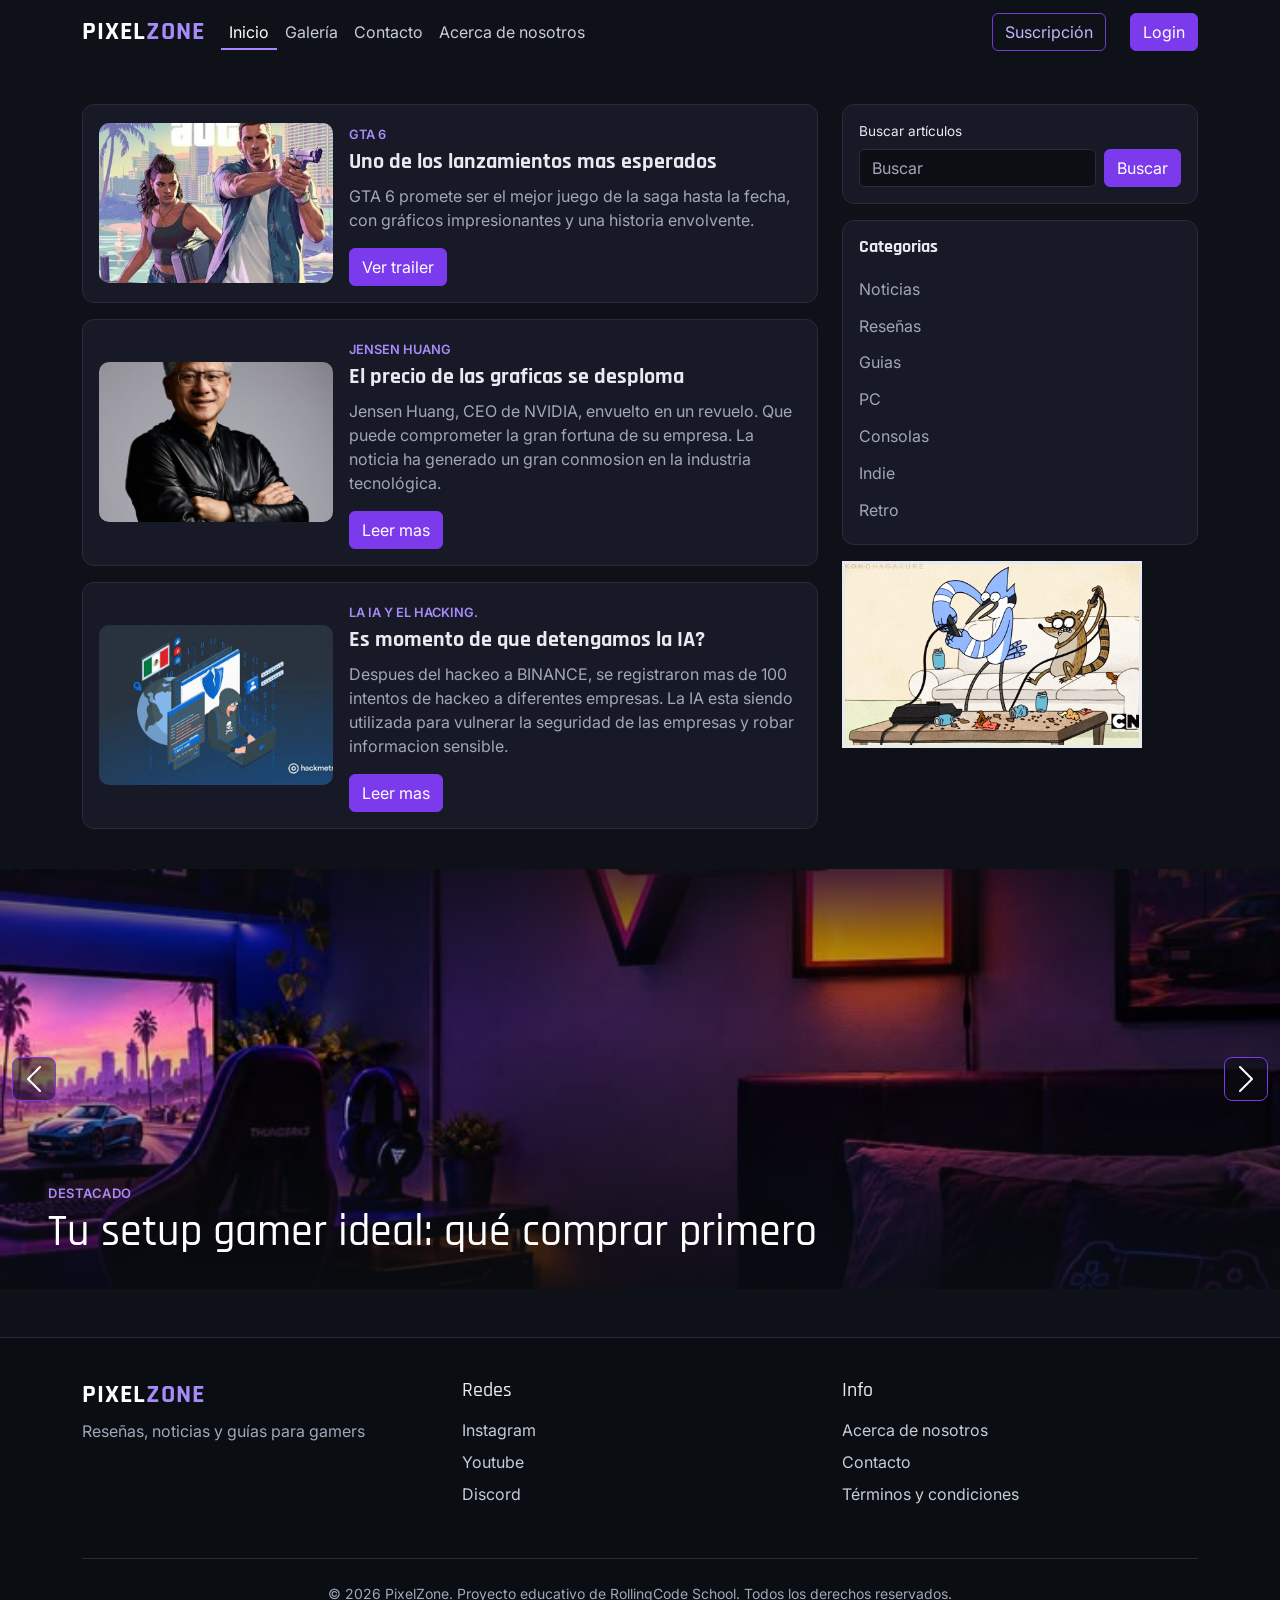
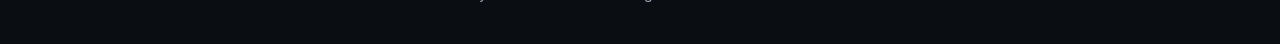
==== index.html @ 9807a8b7 "fixeamos la ruta de contactos" ====
<!doctype html>
<html lang="es">
  <head>
    <meta charset="UTF-8" />
    <meta name="viewport" content="width=device-width, initial-scale=1.0" />
    <meta name="description" content="Blog gaming" />
    <meta
      name="author"
      content="Lucas Martinez, Diego Borgmann, Francisco Diaz, Javier Picuard"
    />
    <link
      rel="stylesheet"
      href="https://cdn.jsdelivr.net/npm/bootstrap@5.3.8/dist/css/bootstrap.min.css"
    />
    <link
      rel="stylesheet"
      href="https://fonts.googleapis.com/css2?family=Inter:wght@400;600&family=Rajdhani:wght@600;700&display=swap"
    />
    <link rel="stylesheet" href="./css/style.css" />
    <title>Gaming Blog</title>
  </head>
  <body>
    <!-- NAVBAR -->
    <header>
      <nav
        class="navbar navbar-expand-lg fixed-top site-nav"
        data-bs-theme="dark"
      >
        <div class="container">
          <a class="navbar-brand logo" href="index.html"
            >PIXEL<span>ZONE</span></a
          >

          <button
            class="navbar-toggler"
            type="button"
            data-bs-toggle="collapse"
            data-bs-target="#menuPrincipal"
            aria-controls="menuPrincipal"
            aria-expanded="false"
            aria-label="Abrir menú"
          >
            <span class="navbar-toggler-icon"></span>
          </button>

          <div class="collapse navbar-collapse" id="menuPrincipal">
            <ul class="navbar-nav me-auto mb-2 mb-lg-0">
              <li class="nav-item">
                <a
                  class="nav-link links active"
                  aria-current="page"
                  href="index.html"
                  >Inicio</a
                >
              </li>
              <li class="nav-item">
                <a class="nav-link links" href="pages/galeria.html">Galería</a>
              </li>
              <li class="nav-item">
                <a class="nav-link links" href="pages/contacto.html">Contacto</a>
              </li>
              <li class="nav-item">
                <a class="nav-link links" href="pages/acercadenosotros.html"
                  >Acerca de nosotros</a
                >
              </li>
            </ul>

            <button
              class="btn btn-outline-brand me-4 suscription-button button-suscript"
              type="button"
              data-bs-toggle="modal"
              data-bs-target="#suscription"
            >
              Suscripción
            </button>
            <button
              class="btn log-button button-log"
              type="button"
              data-bs-toggle="modal"
              data-bs-target="#login"
            >
              Login
            </button>
          </div>

        </div>
      </nav>
    </header>
    <!-- MODALES -->
    <div
      class="modal fade"
      id="suscription"
      tabindex="-1"
      aria-labelledby="suscriptionLabel"
      aria-hidden="true"
    >
      <div class="modal-dialog modal-dialog-centered">
        <div class="modal-content">
          <div class="modal-header">
            <h5 class="modal-title" id="suscriptionLabel">
              Suscribite al blog
            </h5>
            <button
              type="button"
              class="btn-close"
              data-bs-dismiss="modal"
              aria-label="Cerrar"
            ></button>
          </div>
          <div class="modal-body">
            <p>Recibí las novedades gamer en tu correo</p>
            <form>
              <div class="mb-3">
                <label for="subEmail" class="form-label"
                  >Email<span class="text-danger"> *</span></label
                >
                <input
                  type="email"
                  class="form-control"
                  id="subEmail"
                  placeholder="tu@gmail.com"
                  minlength="10"
                  maxlength="50"
                  required
                />
              </div>
              <button type="submit" class="btn btn-primary-brand w-100">
                Suscribirme
              </button>
            </form>
          </div>
        </div>
      </div>
    </div>

    <div
      class="modal fade"
      id="login"
      tabindex="-1"
      aria-labelledby="loginweb"
      aria-hidden="true"
    >
      <div class="modal-dialog modal-dialog-centered">
        <div class="modal-content">
          <div class="modal-header">
            <h5 class="modal-title" id="loginweb">Iniciar sesión</h5>
            <button
              type="button"
              class="btn-close"
              data-bs-dismiss="modal"
              aria-label="Cerrar"
            ></button>
          </div>
          <div class="modal-body">
            <form>
              <div class="mb-3">
                <label for="loginEmail" class="form-label">Email</label>
                <input
                  type="email"
                  class="form-control"
                  id="loginEmail"
                  placeholder="tu@gmail.com"
                  minlength="15"
                  maxlength="50"
                  required
                />
              </div>
              <div class="mb-3">
                <label for="loginPass" class="form-label">Contraseña</label>
                <input
                  type="password"
                  class="form-control"
                  id="loginPass"
                  placeholder="********"
                  minlength="15"
                  maxlength="25"
                  required
                />
              </div>
              <button type="submit" class="btn btn-primary-brand w-100">
                Entrar
              </button>
            </form>
          </div>
        </div>
      </div>
    </div>
    <main>
      <div class="container py-4">
        <div class="row g-4">
          <section class="col-lg-8" aria-labelledby="Ultimas entradas">
            <article class="card card-post mb-3">
              <div class="row g-0 align-items-center">
                <div class="col-md-4">
                  <img
                    src="./img/Gta6.jpg"
                    alt="Portada GTA 6"
                    class="img-fluid card-post-img"
                  />
                </div>
                <div class="col-md-8">
                  <div class="card-body">
                    <span class="card-tag">GTA 6</span>
                    <h3 class="card-post-title">
                      Uno de los lanzamientos mas esperados
                    </h3>
                    <p class="card-text">
                      GTA 6 promete ser el mejor juego de la saga hasta la
                      fecha, con gráficos impresionantes y una historia
                      envolvente.
                    </p>
                    <a
                      href="https://www.youtube.com/watch?v=_yl5ELcmugI"
                      class="btn btn-primary-brand"
                      >Ver trailer</a
                    >
                  </div>
                </div>
              </div>
            </article>
            <article class="card card-post mb-3">
              <div class="row g-0 align-items-center">
                <div class="col-md-4">
                  <img
                    src="./img/CEO.jpg"
                    alt="Ceo de NVIDIA"
                    class="img-fluid card-post-img"
                  />
                </div>
                <div class="col-md-8">
                  <div class="card-body">
                    <span class="card-tag">Jensen Huang</span>
                    <h3 class="card-post-title">
                      El precio de las graficas se desploma
                    </h3>
                    <p class="card-text">
                      Jensen Huang, CEO de NVIDIA, envuelto en un revuelo. Que
                      puede comprometer la gran fortuna de su empresa. La
                      noticia ha generado un gran conmosion en la industria
                      tecnológica.
                    </p>
                    <a
                      href="https://www.infobae.com/estados-unidos/2026/11/10/el-divorcio-mas-caro-de-la-historia-la-esposa-del-ceo-de-nvidia-podria-recibir-usd-75000-millones/"
                      class="btn btn-primary-brand"
                      >Leer mas</a
                    >
                  </div>
                </div>
              </div>
            </article>
            <article class="card card-post mb-3">
              <div class="row g-0 align-items-center">
                <div class="col-md-4">
                  <img
                    src="./img/ia.jpg"
                    alt="HACKING IA"
                    class="img-fluid card-post-img"
                  />
                </div>
                <div class="col-md-8">
                  <div class="card-body">
                    <span class="card-tag">La IA y el hacking.</span>
                    <h3 class="card-post-title">
                      Es momento de que detengamos la IA?
                    </h3>
                    <p class="card-text">
                      Despues del hackeo a BINANCE, se registraron mas de 100
                      intentos de hackeo a diferentes empresas. La IA esta
                      siendo utilizada para vulnerar la seguridad de las
                      empresas y robar informacion sensible.
                    </p>
                    <a
                      href="https://www.infobae.com/tecno/2026/10/21/un-solo-hacker-uso-agentes-de-ia-para-infiltrarse-en-mas-de-100-sitios-web-de-empresas/"
                      class="btn btn-primary-brand"
                      >Leer mas</a
                    >
                  </div>
                </div>
              </div>
            </article>
          </section>
          <aside class="col-lg-4">
            <div class="aside-box mb-3">
              <form role="search">
                <label for="buscar" class="aside-label">Buscar artículos</label>
                <div class="d-flex gap-2">
                  <input
                    type="search"
                    id="buscar"
                    class="form-control"
                    placeholder="Buscar"
                    required
                  />
                  <button type="submit" class="btn btn-primary-brand">
                    Buscar
                  </button>
                </div>
              </form>
            </div>
            <nav class="aside-box mb-3">
              <h2 id="titulo-categorias" class="aside-title">Categorias</h2>
              <ul class="aside-list">
                <li>
                  <a href="https://vandal.elespanol.com/noticias/videojuegos"
                    >Noticias</a
                  >
                </li>
                <li><a href="#">Reseñas</a></li>
                <li><a href="#">Guias</a></li>
                <li><a href="#">PC</a></li>
                <li><a href="#">Consolas</a></li>
                <li><a href="#">Indie</a></li>
                <li><a href="#">Retro</a></li>
              </ul>
            </nav>
            <div class="gif-img d-none d-lg-flex img-fluid">
              <img src="img/publi.gif" alt="Un show mas gaming">
            </div>
          </aside>
        </div>
      </div>
      <h1 class="visually-hidden">PixelZone, blog de videojuegos</h1>

      <!-- CARRUSEL DESTACADOS -->
      <section
        id="destacados"
        class="carousel slide carousel-fade hero-slider"
        data-bs-ride="carousel"
        data-bs-interval="5000"
        aria-label="Entradas destacadas"
      >
        <div class="carousel-inner">
          <div class="carousel-item active">
            <img
              src="img/destacado-1.jpg.jfif"
              alt="Descripción de la imagen 1"
            />
            <div class="carousel-caption">
              <span class="tag">Destacado</span>
              <h2 class="slide-title">
                Tu setup gamer ideal: qué comprar primero
              </h2>
            </div>
          </div>

          <div class="carousel-item">
            <img
              src="img/destacado-2.jpg.jfif"
              alt="Descripción de la imagen 2"
            />
            <div class="carousel-caption">
              <span class="tag">Destacado</span>
              <h2 class="slide-title">
                Los clásicos que todavía vale la pena volver a jugar
              </h2>
            </div>
          </div>

          <div class="carousel-item">
            <img
              src="img/destacado-3.jpg.jfif"
              alt="Descripción de la imagen 3"
            />
            <div class="carousel-caption">
              <span class="tag">Destacado</span>
              <h2 class="slide-title">Joyitas independientes del año</h2>
            </div>
          </div>
        </div>

        <button
          class="carousel-control-prev"
          type="button"
          data-bs-target="#destacados"
          data-bs-slide="prev"
        >
          <span class="carousel-control-prev-icon" aria-hidden="true"></span>
          <span class="visually-hidden">Anterior</span>
        </button>
        <button
          class="carousel-control-next"
          type="button"
          data-bs-target="#destacados"
          data-bs-slide="next"
        >
          <span class="carousel-control-next-icon" aria-hidden="true"></span>
          <span class="visually-hidden">Siguiente</span>
        </button>
      </section>
    </main>

    <!-- FOOTER -->
    <footer class="site-footer">
      <div class="container">
        <div class="row g-4">
          <!-- Columna 1: Marca -->
          <div class="col-12 col-md-4">
            <a class="logo" href="index.html">PIXEL<span>ZONE</span></a>
            <p class="footer-muted mt-2">
              Reseñas, noticias y guías para gamers
            </p>
          </div>

          <!-- Columna 2: Redes -->
          <div class="col-12 col-md-4">
            <h3>Redes</h3>
            <ul class="list-unstyled footer-links">
              <li><a href="pages/error404.html">Instagram</a></li>
              <li><a href="pages/error404.html">Youtube</a></li>
              <li><a href="pages/error404.html">Discord</a></li>
            </ul>
          </div>

          <!-- Columna 3: Info -->
          <div class="col-12 col-md-4">
            <h3>Info</h3>
            <ul class="list-unstyled footer-links">
              <li><a href="pages/acerca.html">Acerca de nosotros</a></li>
              <li><a href="pages/contacto.html">Contacto</a></li>
              <li><a href="#">Términos y condiciones</a></li>
            </ul>
          </div>
        </div>

        <div class="footer-bottom">
          <p>
            &copy; 2026 PixelZone. Proyecto educativo de RollingCode School.
            Todos los derechos reservados.
          </p>
        </div>
      </div>
    </footer>
    <script src="https://cdn.jsdelivr.net/npm/bootstrap@5.3.8/dist/js/bootstrap.bundle.min.js"></script>
    <script src="js/main.js"></script>
  </body>
</html>
---- css/style.css ----
/* =====================================================
   PIXELZONE · style.css
   Orden:
   1. Variables        6. Footer
   2. Base             7. Entradas (cards) y aside
   3. Botones          8. Ventanas modales
   4. Navbar           9. Página Error 404
   5. Carrusel        10. Accesibilidad
                      11. Otras páginas (Acerca de, Galería)
   ===================================================== */


/* =====================================================
   1. VARIABLES  (un solo :root para todo el proyecto)
   ===================================================== */
:root {
  /* Fondos */
  --bg: #0e1117;                  /* fondo general de la página */
  --nav-bg: #0a0d12;              /* navbar */
  --footer-bg: #0a0d12;
  --surface: #171a26;             /* tarjetas, sidebar, modales */
  --surface-input: #0c0e14;       /* campos de formulario */
  --border: #262c3a;

  /* Marca */
  --primary: #7c3aed;             /* botones principales */
  --primary-hover: #6d28d9;
  --accent: #a78bfa;              /* "ZONE", etiquetas, links activos */
  --primary-soft: #c4b5fd;        /* texto de botones outline */
  --primary-border: #6d3fd1;      /* borde de botones outline */

  /* Texto */
  --text: #e8eaf0;                /* títulos */
  --link: #c7ccda;                /* links del menú y footer */
  --muted: #a0a7b8;               /* descripciones, placeholders */
  --text-on-primary: #ffffff;

  /* Degradados */
  --gradient-hero: linear-gradient(135deg, #2e1f63 0%, #16233c 100%);
  --gradient-image: linear-gradient(135deg, #2a2050 0%, #14233f 100%);

  /* Tipografías */
  --font-title: Rajdhani, Inter, sans-serif;
  --font-body: Inter, system-ui, sans-serif;

  /* Alias de los nombres anteriores (para no romper nada que los use) */
  --color-bg: var(--bg);
  --color-bg-header: var(--nav-bg);
  --color-surface: var(--surface);
  --color-surface-input: var(--surface-input);
  --color-border: var(--border);
  --color-primary: var(--primary);
  --color-primary-hover: var(--primary-hover);
  --color-primary-light: var(--accent);
  --color-primary-soft: var(--primary-soft);
  --color-primary-border: var(--primary-border);
  --color-text: var(--text);
  --color-text-muted: var(--muted);
  --color-text-on-primary: var(--text-on-primary);
}


/* =====================================================
   2. BASE
   ===================================================== */
body {
  display: flex;
  flex-direction: column;
  min-height: 100vh;
  margin: 0;
  background: var(--bg);
  color: var(--text);
  font: 16px/1.5 var(--font-body);
  padding-top: 80px;
}

/* main ocupa el espacio sobrante: empuja el footer abajo */
main {
  flex: 1;
}

.logo {
  font: 700 26px var(--font-title);
  color: #fff;
  letter-spacing: 1px;
  text-decoration: none;
}
.logo:hover {
  color: #fff;
}
.logo span {
  color: var(--accent);
}

.tag,
.error-tag {
  color: var(--accent);
  font-size: 13px;
  font-weight: 600;
  letter-spacing: 0.5px;
  text-transform: uppercase;
}


/* =====================================================
   3. BOTONES
   ===================================================== */

/* Botón relleno violeta (Ver más, Buscar, Entrar, Suscribirme) */
.btn-primary-brand {
  background: var(--primary);
  border: 1px solid var(--primary);
  color: var(--text-on-primary);
}
.btn-primary-brand:hover,
.btn-primary-brand:focus-visible {
  background: var(--primary-hover);
  border-color: var(--primary-hover);
  color: var(--text-on-primary);
}

/* Botón con borde (Suscripción) */
.btn-outline-brand,
.suscription-button {
  background: transparent;
  border: 1px solid var(--primary-border);
  color: var(--primary-soft);
}
.btn-outline-brand:hover,
.btn-outline-brand:focus-visible,
.suscription-button:hover,
.suscription-button:focus-visible {
  background: var(--primary);
  border-color: var(--primary);
  color: #fff;
}

/* Botón Login del navbar */
.log-button {
  background: var(--primary);
  border: 1px solid var(--primary);
  color: #fff;
}
.log-button:hover,
.log-button:focus-visible {
  background: var(--primary-hover);
  border-color: var(--primary-hover);
  color: #fff;
}

/* Botón .btn-pixel (usado en otras páginas) */
.btn-pixel {
  display: inline-flex;
  align-items: center;
  justify-content: center;
  min-height: 44px;
  padding: 10px 18px;
  background: var(--primary);
  color: #fff;
  border: 1px solid var(--primary);
  border-radius: 8px;
  font: 600 15px var(--font-body);
  text-decoration: none;
  cursor: pointer;
  transition: transform .2s ease, box-shadow .2s ease,
              background-color .2s ease, border-color .2s ease;
}

/* Al pasar el cursor: sube un poco y brilla */
.btn-pixel:hover,
.btn-pixel:focus-visible {
  background: var(--primary-hover);
  border-color: var(--primary-hover);
  color: #fff;
  transform: translateY(-2px);
  box-shadow: 0 6px 18px rgba(124, 58, 237, .45);
}

.btn-pixel:active {
  transform: translateY(0);
  box-shadow: none;
}

.btn-pixel-outline {
  background: transparent;
  color: var(--primary-soft);
}
.btn-pixel-outline:hover,
.btn-pixel-outline:focus-visible {
  background: var(--primary);
  border-color: var(--primary);
  color: #fff;
}


/* =====================================================
   4. NAVBAR (transparente arriba, vidrio al hacer scroll)
   ===================================================== */
.site-nav {
  min-height: 64px;
  background: transparent;
  border-bottom: 1px solid transparent;
  transition: background-color .3s ease, border-color .3s ease;
}

/* Clase que agrega js/main.js al bajar 40px */
.site-nav.scrolled {
  background: rgba(10, 13, 18, .78);
  -webkit-backdrop-filter: blur(10px);
  backdrop-filter: blur(10px);
  border-bottom-color: var(--border);
}

.site-nav .nav-link {
  position: relative;
  color: var(--link);
  transition: color .2s ease;
}
.site-nav .nav-link:hover,
.site-nav .nav-link:focus-visible,
.site-nav .nav-link.active {
  color: #fff;
}

/* Subrayado violeta que crece al pasar el cursor */
.site-nav .nav-link::after {
  content: "";
  position: absolute;
  left: 0;
  right: 0;
  bottom: 2px;
  height: 2px;
  background: var(--accent);
  transform: scaleX(0);
  transform-origin: left;
  transition: transform .25s ease;
}
.site-nav .nav-link:hover::after,
.site-nav .nav-link.active::after {
  transform: scaleX(1);
}

.site-nav .navbar-toggler {
  border-color: var(--border);
}
.site-nav .navbar-toggler:focus {
  box-shadow: 0 0 0 .2rem rgba(167, 139, 250, .35);
}

/* Celular: el menú desplegado necesita fondo */
@media (max-width: 991.98px) {
  .site-nav .navbar-collapse {
    margin-top: 8px;
    padding: 16px;
    background: rgba(10, 13, 18, .92);
    -webkit-backdrop-filter: blur(10px);
    backdrop-filter: blur(10px);
    border: 1px solid var(--border);
    border-radius: 12px;
  }
}


/* =====================================================
   5. CARRUSEL (destacados)
   ===================================================== */
.hero-slider .carousel-item {
  height: 420px;
  background: linear-gradient(135deg, #2a2150, #16243a); /* mientras carga la foto */
  transition-duration: 1s;  /* velocidad del cambio de foto */
  will-change: opacity;
}

/* Bootstrap retrasa la salida de la foto vieja .6s;
   lo igualamos a nuestra duración (1s) para evitar parpadeos */
.hero-slider.carousel-fade .active.carousel-item-start,
.hero-slider.carousel-fade .active.carousel-item-end {
  transition: opacity 0s 1s;
}

.hero-slider .carousel-item img {
  display: block;
  width: 100%;
  height: 100%;
  object-fit: cover;
}

/* Degradados: arriba (navbar) y abajo (título) */
.hero-slider .carousel-item::before {
  content: "";
  position: absolute;
  inset: 0;
  background:
    linear-gradient(to bottom, rgba(10, 13, 18, .75), rgba(10, 13, 18, 0) 35%),
    linear-gradient(to top, rgba(10, 13, 18, .85), rgba(10, 13, 18, 0) 60%);
}

/* Texto abajo a la izquierda */
.hero-slider .carousel-caption {
  left: 24px;
  right: 24px;
  bottom: 24px;
  padding: 0;
  text-align: left;
}

.slide-title {
  margin: 4px 0 0;
  font-family: var(--font-title);
  font-size: clamp(1.75rem, 5vw, 2.75rem);
  line-height: 1.1;
  color: #fff;
}

/* Flechas */
.hero-slider .carousel-control-prev,
.hero-slider .carousel-control-next {
  top: 50%;
  bottom: auto;
  width: 44px;
  height: 44px;
  margin: 0 12px;
  background: rgba(10, 13, 18, .5);
  border: 1px solid var(--primary);
  border-radius: 8px;
  opacity: 1;
  transform: translateY(-50%);
  transition: background-color .2s ease;
}
.hero-slider .carousel-control-prev:hover,
.hero-slider .carousel-control-next:hover,
.hero-slider .carousel-control-prev:focus-visible,
.hero-slider .carousel-control-next:focus-visible {
  background: var(--primary);
}

@media (min-width: 768px) {
  .hero-slider .carousel-caption {
    left: 48px;
    bottom: 32px;
  }
}


/* =====================================================
   6. FOOTER
   ===================================================== */
.site-footer {
  margin-top: 48px;
  padding: 40px 0;
  background: var(--footer-bg);
  border-top: 1px solid var(--border);
  color: var(--text);
  font-family: var(--font-body);
}

.site-footer h3 {
  margin-bottom: 12px;
  font-family: var(--font-title);
  font-size: 1.25rem;
  color: var(--text);
}

.footer-muted {
  color: var(--muted);
}

.footer-links li {
  padding: 4px 0;
}
.footer-links a {
  color: var(--link);
  text-decoration: none;
  transition: color .2s ease;
}
.footer-links a:hover,
.footer-links a:focus-visible {
  color: #fff;
}

.footer-bottom {
  margin-top: 32px;
  padding-top: 24px;
  border-top: 1px solid var(--border);
  text-align: center;
}
.footer-bottom p {
  margin: 0;
  color: var(--muted);
  font-size: 14px;
}


/* =====================================================
   7. ENTRADAS (cards) Y ASIDE
   ===================================================== */

/* Cards */
.card-post {
  --bs-card-bg: var(--surface);
  background: var(--surface);
  border: 1px solid var(--border);
  border-radius: 12px;
  padding: 1rem;
  color: var(--muted);
}

.card-post .card-body {
  padding: 0 0 0 1rem;
}

.card-post-img {
  width: 100%;
  height: 160px;
  object-fit: cover;
  border-radius: 10px;
}

.card-tag {
  color: var(--accent);
  font-size: .8rem;
  font-weight: 600;
  text-transform: uppercase;
}

.card-post-title {
  margin: .25rem 0 .5rem;
  font-family: var(--font-title);
  font-size: 1.4rem;
  font-weight: 700;
  color: var(--text);
}

.card-post .card-text {
  color: var(--muted);
}

/* Aside */
.aside-box {
  background: var(--surface);
  border: 1px solid var(--border);
  border-radius: 12px;
  padding: 1rem;
}

.aside-label {
  display: block;
  margin-bottom: .5rem;
  font-size: .85rem;
  color: var(--text);
}

.aside-title {
  margin-bottom: .75rem;
  font-family: var(--font-title);
  font-size: 1.1rem;
  font-weight: 700;
  color: var(--text);
}

.aside-list {
  list-style: none;
  margin: 0;
  padding: 0;
}
.aside-list a {
  display: block;
  padding: .4rem 0;
  color: var(--muted);
  text-decoration: none;
  transition: color .2s ease;
}
.aside-list a:hover,
.aside-list a:focus-visible {
  color: var(--accent);
}

.ad-box {
  min-height: 250px;
  align-items: center;
  justify-content: center;
  background: var(--gradient-image);
  border: 1px dashed var(--border);
  border-radius: 12px;
  color: var(--muted);
  font-size: .9rem;
}

.gif-img {
  max-width: 300px;
  min-height: 0px;
  aspect-ratio: 16 / 10;
  overflow: hidden;
  border-style: solid;
}

/* Aside fijo al hacer scroll (solo en pantallas grandes) */
@media (min-width: 992px) {
  aside {
    position: sticky;
    top: 80px;               /* deja lugar al navbar fijo */
    align-self: flex-start;
  }
}


/* =====================================================
   8. VENTANAS MODALES Y FORMULARIOS
   ===================================================== */
.modal-content {
  background: var(--surface);
  border: 1px solid var(--border);
  color: var(--text);
}
.modal-header {
  border-bottom: 1px solid var(--border);
}
.modal .btn-close {
  filter: invert(1) grayscale(1) brightness(1.5);   /* X visible sobre fondo oscuro */
}

.form-control {
  background: var(--surface-input);
  border: 1px solid var(--border);
  color: var(--text);
}
.form-control:focus {
  background: var(--surface-input);
  color: var(--text);
  border-color: var(--primary);
  box-shadow: 0 0 0 .25rem rgba(124, 58, 237, .25);
}
.form-control::placeholder {
  color: var(--muted);
}

@media (max-width: 575.98px) {
  .about-thumb {
    width: 88px;
    height: 66px;
  }
}

/* Lo que nos importa */
.about-value {
  border-left: 3px solid var(--primary);
  padding-left: 1rem;
}

.about-value h3 {
  font: 600 1.25rem / 1.2 var(--font-title);
  color: var(--text);
  margin-bottom: .35rem;
}

.about-value p {
  color: var(--muted);
  margin: 0;
}


/* ---------- Equipo: pantalla de selección de jugador ---------- */
.about-slot {
  background: var(--about-surface);
  border: 1px solid var(--border);
  text-align: center;
  outline: 2px solid transparent;
  outline-offset: 10px;
  transition: outline-color .15s ease, outline-offset .15s ease,
              border-color .15s ease;
}

.about-slot:hover {
  border-color: var(--accent);
  outline-color: var(--accent);
  outline-offset: 4px;
}

.about-slot-tag {
  position: absolute;
  top: .5rem;
  left: .5rem;
  padding: .3rem .5rem;
  background: var(--primary);
  color: #fff;
  font: 700 .8rem / 1 var(--font-title);
  letter-spacing: .05em;
}

.about-avatar {
  position: relative;
  display: grid;
  place-items: center;          
  aspect-ratio: 4 / 5;          
  overflow: hidden;
  background: var(--about-gradient);
  color: var(--accent);
  font: 700 2.5rem / 1 var(--font-title);
  }

.about-avatar img {
  position: absolute;
  inset: 0;
  width: 100%;
  height: 100%;
  object-fit: cover;
  object-position: center 20%;
}

.about-slot-name {
  margin: 0;
  padding: .9rem .5rem;
  font: 600 1.15rem / 1.2 var(--font-title);
  color: var(--text);
}

/* ---------- Cierre ---------- */
.about-cta {
  border-top: 1px solid var(--color-border);
  padding-top: 2rem;
  display: flex;
  flex-wrap: wrap;
  align-items: center;
  justify-content: space-between;
  gap: 1.5rem;
}

@media (prefers-reduced-motion: reduce) {
  .about-slot {
    transition: none;
  }
}

/* =====================================================
   9. PÁGINA ERROR 404
   ===================================================== */
.error-page {
  flex: 1;
  display: flex;
  flex-direction: column;
  align-items: center;
  justify-content: center;
  gap: 12px;
  padding: 48px 24px;
  text-align: center;
}

.error-code {
  margin: 0;
  font-family: var(--font-title);
  font-size: clamp(5rem, 20vw, 7.5rem);
  line-height: 1;
  color: #fff;
}

.error-text {
  margin: 0;
  color: var(--muted);
}

/* Para páginas SIN carrusel: evita que el navbar fijo tape el contenido.
   Va después de .error-page para que su padding-top gane. */
.page-offset {
  padding-top: 64px;
}


/* =====================================================
   10. ACCESIBILIDAD
   ===================================================== */
:focus-visible {
  outline: 2px solid var(--accent);
  outline-offset: 3px;
}

@media (prefers-reduced-motion: reduce) {
  .btn-pixel,
  .site-nav,
  .site-nav .nav-link::after {
    transition: none;
  }
  .btn-pixel:hover,
  .btn-pixel:focus-visible {
    transform: none;
  }
}


/* =====================================================
   11. OTRAS PÁGINAS
   ===================================================== */

/* ---------- Acerca de nosotros ---------- */
.about-page {
  --about-surface: #171a26;
  --about-gradient: linear-gradient(135deg, #2a2150, #16243a); /* el mismo del carrusel */
}

.about-section {
  padding-top: clamp(2rem, 5vw, 3.5rem);
  padding-bottom: clamp(2rem, 5vw, 3.5rem);
  scroll-margin-top: 80px;
}

.about-heading {
  margin-bottom: 1rem;
  font: 700 clamp(1.75rem, 4vw, 2.25rem) / 1.15 var(--font-title);
  color: var(--text);
}

.about-text {
  max-width: 36rem;
  color: var(--muted);
}

.about-lead {
  max-width: 40rem;
  margin-bottom: 1.5rem;
  font-size: 1.125rem;
  color: var(--link);
}

/* Banner con imagen */
.about-banner {
  position: relative;
  height: clamp(300px, 45vw, 420px);
  background: var(--about-gradient);
  overflow: hidden;
}

.about-banner img {
  display: block;
  width: 100%;
  height: 100%;
  object-fit: cover;
}

.about-banner::before {
  content: "";
  position: absolute;
  inset: 0;
  background:
    linear-gradient(to bottom, rgba(10, 13, 18, .75), rgba(10, 13, 18, 0) 35%),
    linear-gradient(to top, rgba(10, 13, 18, .85), rgba(10, 13, 18, 0) 60%);
}

.about-banner-caption {
  position: absolute;
  left: 0;
  right: 0;
  bottom: 32px;
}

.about-banner .slide-title {
  font-size: clamp(2.25rem, 6vw, 3.5rem);
}

/* Qué ofrecemos */
.about-offer {
  margin: 0;
}

.about-offer-item {
  display: flex;
  align-items: center;
  gap: 1rem;
  padding: 1rem 0;
  border-top: 1px solid var(--border);
}
.about-offer-item:last-child {
  border-bottom: 1px solid var(--border);
}

.about-thumb {
  flex-shrink: 0;
  width: 112px;
  height: 84px;
  object-fit: cover;
  background: var(--about-gradient);
  border: 1px solid var(--border);
}

.about-offer-title {
  margin: 0;
  font: 600 1.35rem / 1.2 var(--font-title);
  color: var(--text);
}

.about-offer-text {
  margin: .25rem 0 0;
  color: var(--muted);
}

@media (max-width: 575.98px) {
  .about-thumb {
    width: 88px;
    height: 66px;
  }
}

/* Lo que nos importa */
.about-value {
  padding-left: 1rem;
  border-left: 3px solid var(--primary);
}

.about-value h3 {
  margin-bottom: .35rem;
  font: 600 1.25rem / 1.2 var(--font-title);
  color: var(--text);
}

.about-value p {
  margin: 0;
  color: var(--muted);
}

/* Equipo: pantalla de selección de jugador */
.about-slot {
  position: relative;
  padding: 2rem 1rem 1.25rem;
  background: var(--about-surface);
  border: 1px solid var(--border);
  text-align: center;
  outline: 2px solid transparent;
  outline-offset: 10px;
  transition: outline-color .15s ease, outline-offset .15s ease,
              border-color .15s ease;
}
.about-slot:hover {
  border-color: var(--accent);
  outline-color: var(--accent);
  outline-offset: 4px;
}

.about-slot-tag {
  position: absolute;
  top: .5rem;
  left: .5rem;
  padding: .3rem .5rem;
  background: var(--primary);
  color: #fff;
  font: 700 .8rem / 1 var(--font-title);
  letter-spacing: .05em;
}

.about-avatar {
  display: grid;
  place-items: center;
  width: 96px;
  height: 96px;
  margin: 0 auto 1rem;
  background: var(--about-gradient);
  color: var(--accent);
  font: 700 2rem / 1 var(--font-title);
  letter-spacing: .04em;
  clip-path: polygon(
    0 8px, 8px 8px, 8px 0,
    calc(100% - 8px) 0, calc(100% - 8px) 8px, 100% 8px,
    100% calc(100% - 8px), calc(100% - 8px) calc(100% - 8px), calc(100% - 8px) 100%,
    8px 100%, 8px calc(100% - 8px), 0 calc(100% - 8px)
  );
}

/* Si el avatar lleva una foto en vez de iniciales */
.about-avatar img {
  display: block;
  width: 100%;
  height: 100%;
  object-fit: cover;
}

.about-slot-name {
  margin: 0;
  font: 600 1.15rem / 1.2 var(--font-title);
  color: var(--text);
}

/* Cierre (el bloque original quedó cortado por el conflicto: revisar) */
.about-cta {
  padding: 2rem 1rem;
  text-align: center;
}

/* ---------- Galería ---------- */
.page-galeria {
  /* Variables propias de la galería, construidas con las generales */
  --gal-fondo-card: #131822;
  --gal-borde: var(--border);
  --gal-acento: var(--accent);
  --gal-texto-suave: var(--muted);

  padding-bottom: 4rem;        /* sin padding-top: el banner arranca en el borde */
}

/* Banner con video. El navbar es fixed-top y flota sobre el banner. */
.gal-banner {
  position: relative;
  display: flex;
  align-items: flex-end;
  min-height: 22rem;
  margin-bottom: 2.5rem;
  padding: 7rem 0 2rem;
  overflow: hidden;
  /* Si el video falla o tarda, el banner igual se ve */
  background: linear-gradient(135deg, #2a2150, #16243a);
}

.gal-banner-video {
  position: absolute;
  inset: 0;
  width: 100%;
  height: 100%;
  object-fit: cover;
  z-index: 0;
}

/* Capa degradada sobre el video */
.gal-banner::before {
  content: "";
  position: absolute;
  inset: 0;
  z-index: 1;
  background: linear-gradient(
    to bottom,
    rgba(10, 13, 18, .70) 0%,
    rgba(10, 13, 18, .15) 40%,
    var(--bg) 100%
  );
}

.gal-banner .container {
  position: relative;
  z-index: 2;
}

.gal-title {
  margin: 0 0 .5rem;
  font-family: var(--font-title);
  font-weight: 700;
  font-size: clamp(2.25rem, 5vw, 3.5rem);
  line-height: 1.1;
  color: #fff;
}

.gal-intro {
  max-width: 55ch;
  margin: 0;
  color: var(--gal-texto-suave);
}

/* Tarjeta */
.gal-card {
  height: 100%;
  margin: 0;
  background: var(--gal-fondo-card);
  border: 1px solid var(--gal-borde);
  border-radius: .75rem;
  overflow: hidden;
  transition: border-color .2s ease;
}
.gal-card:hover {
  border-color: var(--gal-acento);
}

/* Video de la tarjeta: proporción 4:3 recortando con cover */
.gal-media {
  position: relative;
  overflow: hidden;
  aspect-ratio: 4 / 3;
}
.gal-media video {
  display: block;
  width: 100%;
  height: 100%;
  object-fit: cover;
  cursor: pointer;
  transition: transform .35s ease;
}
.gal-card:hover .gal-media video,
.gal-card:hover .gal-poster {
  transform: scale(1.05);
}

.gal-poster {
  position: absolute;
  inset: 0;
  width: 100%;
  height: 100%;
  object-fit: cover;
  pointer-events: none;
  transition: opacity .25s ease, transform .35s ease;
}
.gal-card.is-playing .gal-poster {
  opacity: 0;
}

/* Texto de la tarjeta */
.gal-card figcaption {
  padding: 1rem 1.1rem 1.25rem;
}
.gal-card-title {
  margin: .5rem 0 .25rem;
  font-family: var(--font-title);
  font-weight: 700;
  font-size: 1.35rem;
  color: #fff;
}
.gal-card figcaption p {
  margin: 0;
  color: var(--gal-texto-suave);
  font-size: .95rem;
}

@media (prefers-reduced-motion: reduce) {
  .gal-card,
  .gal-media video,
  .gal-poster {
    transition: none;
  }
  .gal-card:hover .gal-media video,
  .gal-card:hover .gal-poster {
    transform: none;
  }
}
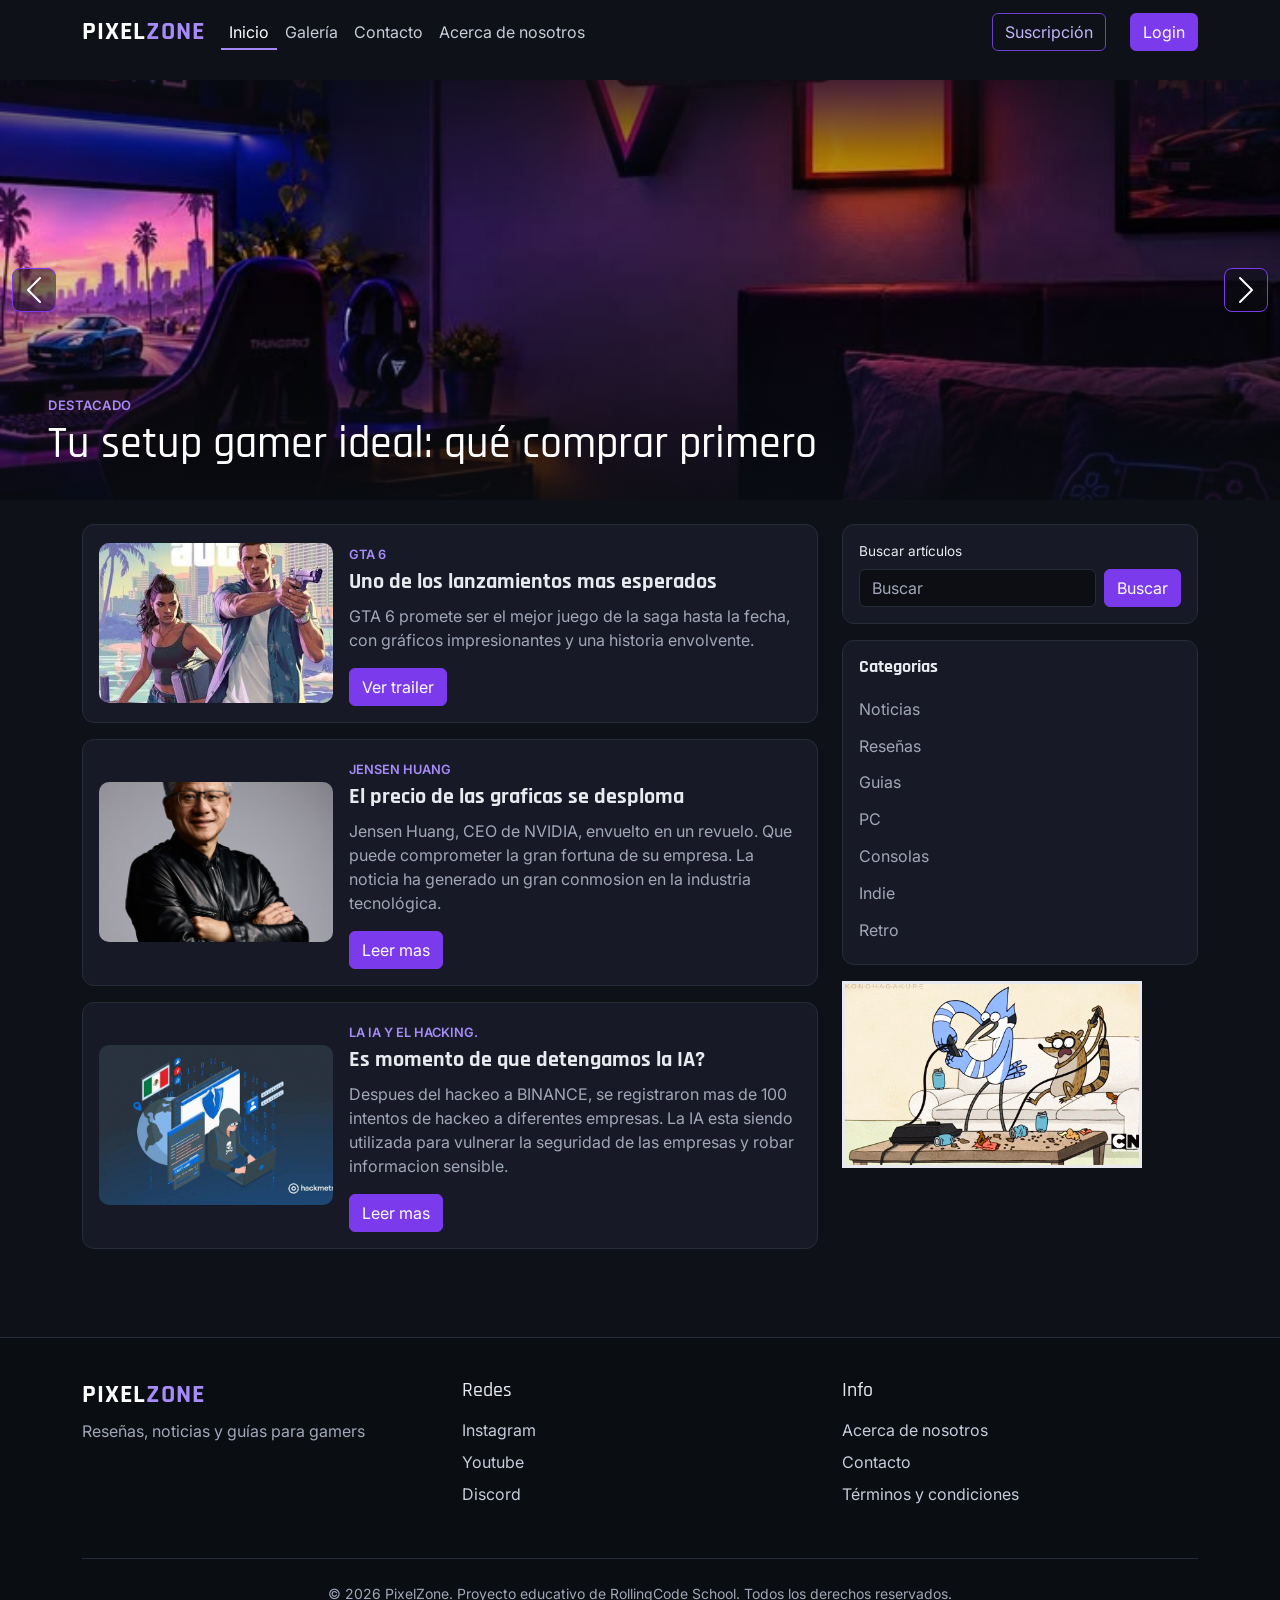
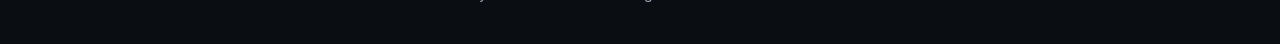
==== commit 0e3e6809: "acomodamos el carrousel de fotos en su respectivo lugar" ====
--- a/index.html
+++ b/index.html
@@ -88,6 +88,72 @@
       </nav>
     </header>
     <!-- MODALES -->
+     <!-- CARRUSEL DESTACADOS -->
+      <section
+        id="destacados"
+        class="carousel slide carousel-fade hero-slider"
+        data-bs-ride="carousel"
+        data-bs-interval="5000"
+        aria-label="Entradas destacadas"
+      >
+        <div class="carousel-inner">
+          <div class="carousel-item active">
+            <img
+              src="img/destacado-1.jpg.jfif"
+              alt="Descripción de la imagen 1"
+            />
+            <div class="carousel-caption">
+              <span class="tag">Destacado</span>
+              <h2 class="slide-title">
+                Tu setup gamer ideal: qué comprar primero
+              </h2>
+            </div>
+          </div>
+
+          <div class="carousel-item">
+            <img
+              src="img/destacado-2.jpg.jfif"
+              alt="Descripción de la imagen 2"
+            />
+            <div class="carousel-caption">
+              <span class="tag">Destacado</span>
+              <h2 class="slide-title">
+                Los clásicos que todavía vale la pena volver a jugar
+              </h2>
+            </div>
+          </div>
+
+          <div class="carousel-item">
+            <img
+              src="img/destacado-3.jpg.jfif"
+              alt="Descripción de la imagen 3"
+            />
+            <div class="carousel-caption">
+              <span class="tag">Destacado</span>
+              <h2 class="slide-title">Joyitas independientes del año</h2>
+            </div>
+          </div>
+        </div>
+
+        <button
+          class="carousel-control-prev"
+          type="button"
+          data-bs-target="#destacados"
+          data-bs-slide="prev"
+        >
+          <span class="carousel-control-prev-icon" aria-hidden="true"></span>
+          <span class="visually-hidden">Anterior</span>
+        </button>
+        <button
+          class="carousel-control-next"
+          type="button"
+          data-bs-target="#destacados"
+          data-bs-slide="next"
+        >
+          <span class="carousel-control-next-icon" aria-hidden="true"></span>
+          <span class="visually-hidden">Siguiente</span>
+        </button>
+      </section>
     <div
       class="modal fade"
       id="suscription"
@@ -322,72 +388,7 @@
       </div>
       <h1 class="visually-hidden">PixelZone, blog de videojuegos</h1>
 
-      <!-- CARRUSEL DESTACADOS -->
-      <section
-        id="destacados"
-        class="carousel slide carousel-fade hero-slider"
-        data-bs-ride="carousel"
-        data-bs-interval="5000"
-        aria-label="Entradas destacadas"
-      >
-        <div class="carousel-inner">
-          <div class="carousel-item active">
-            <img
-              src="img/destacado-1.jpg.jfif"
-              alt="Descripción de la imagen 1"
-            />
-            <div class="carousel-caption">
-              <span class="tag">Destacado</span>
-              <h2 class="slide-title">
-                Tu setup gamer ideal: qué comprar primero
-              </h2>
-            </div>
-          </div>
-
-          <div class="carousel-item">
-            <img
-              src="img/destacado-2.jpg.jfif"
-              alt="Descripción de la imagen 2"
-            />
-            <div class="carousel-caption">
-              <span class="tag">Destacado</span>
-              <h2 class="slide-title">
-                Los clásicos que todavía vale la pena volver a jugar
-              </h2>
-            </div>
-          </div>
-
-          <div class="carousel-item">
-            <img
-              src="img/destacado-3.jpg.jfif"
-              alt="Descripción de la imagen 3"
-            />
-            <div class="carousel-caption">
-              <span class="tag">Destacado</span>
-              <h2 class="slide-title">Joyitas independientes del año</h2>
-            </div>
-          </div>
-        </div>
-
-        <button
-          class="carousel-control-prev"
-          type="button"
-          data-bs-target="#destacados"
-          data-bs-slide="prev"
-        >
-          <span class="carousel-control-prev-icon" aria-hidden="true"></span>
-          <span class="visually-hidden">Anterior</span>
-        </button>
-        <button
-          class="carousel-control-next"
-          type="button"
-          data-bs-target="#destacados"
-          data-bs-slide="next"
-        >
-          <span class="carousel-control-next-icon" aria-hidden="true"></span>
-          <span class="visually-hidden">Siguiente</span>
-        </button>
-      </section>
+      
     </main>
 
     <!-- FOOTER -->
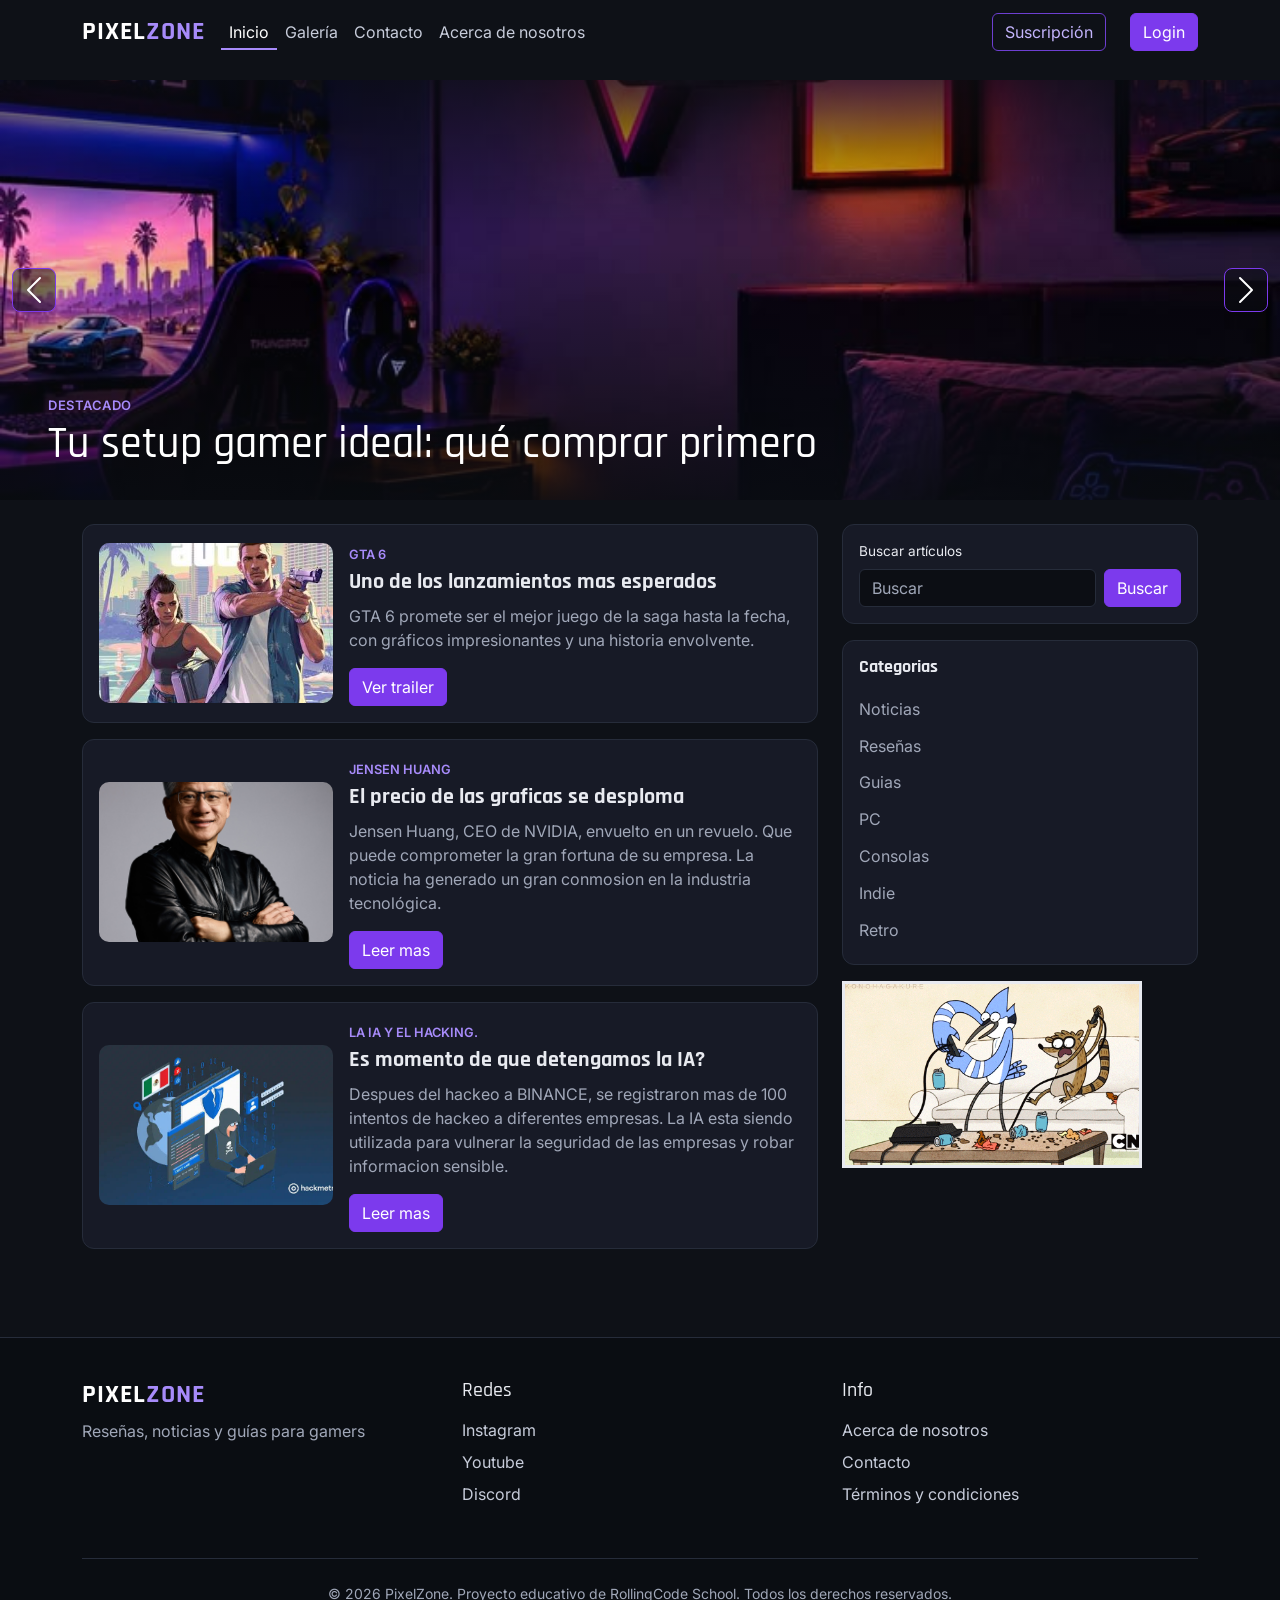
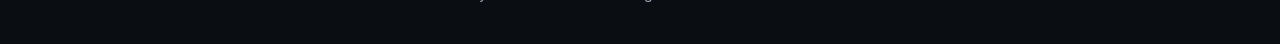
==== commit cda2d1e1: "fixeamos el apartado categorias, agregando las rutas respectivas" ====
--- a/index.html
+++ b/index.html
@@ -372,12 +372,12 @@
                     >Noticias</a
                   >
                 </li>
-                <li><a href="#">Reseñas</a></li>
-                <li><a href="#">Guias</a></li>
-                <li><a href="#">PC</a></li>
-                <li><a href="#">Consolas</a></li>
-                <li><a href="#">Indie</a></li>
-                <li><a href="#">Retro</a></li>
+                <li><a href="https://www.3djuegos.com/pc/analisis">Reseñas</a></li>
+                <li><a href="https://www.eliteguias.com/">Guias</a></li>
+                <li><a href="https://compragamer.com/">PC</a></li>
+                <li><a href="https://www.nintendo.com/es-ar/">Consolas</a></li>
+                <li><a href="https://www.humblebundle.com/">Indie</a></li>
+                <li><a href="https://retrostore.com.ar/">Retro</a></li>
               </ul>
             </nav>
             <div class="gif-img d-none d-lg-flex img-fluid">
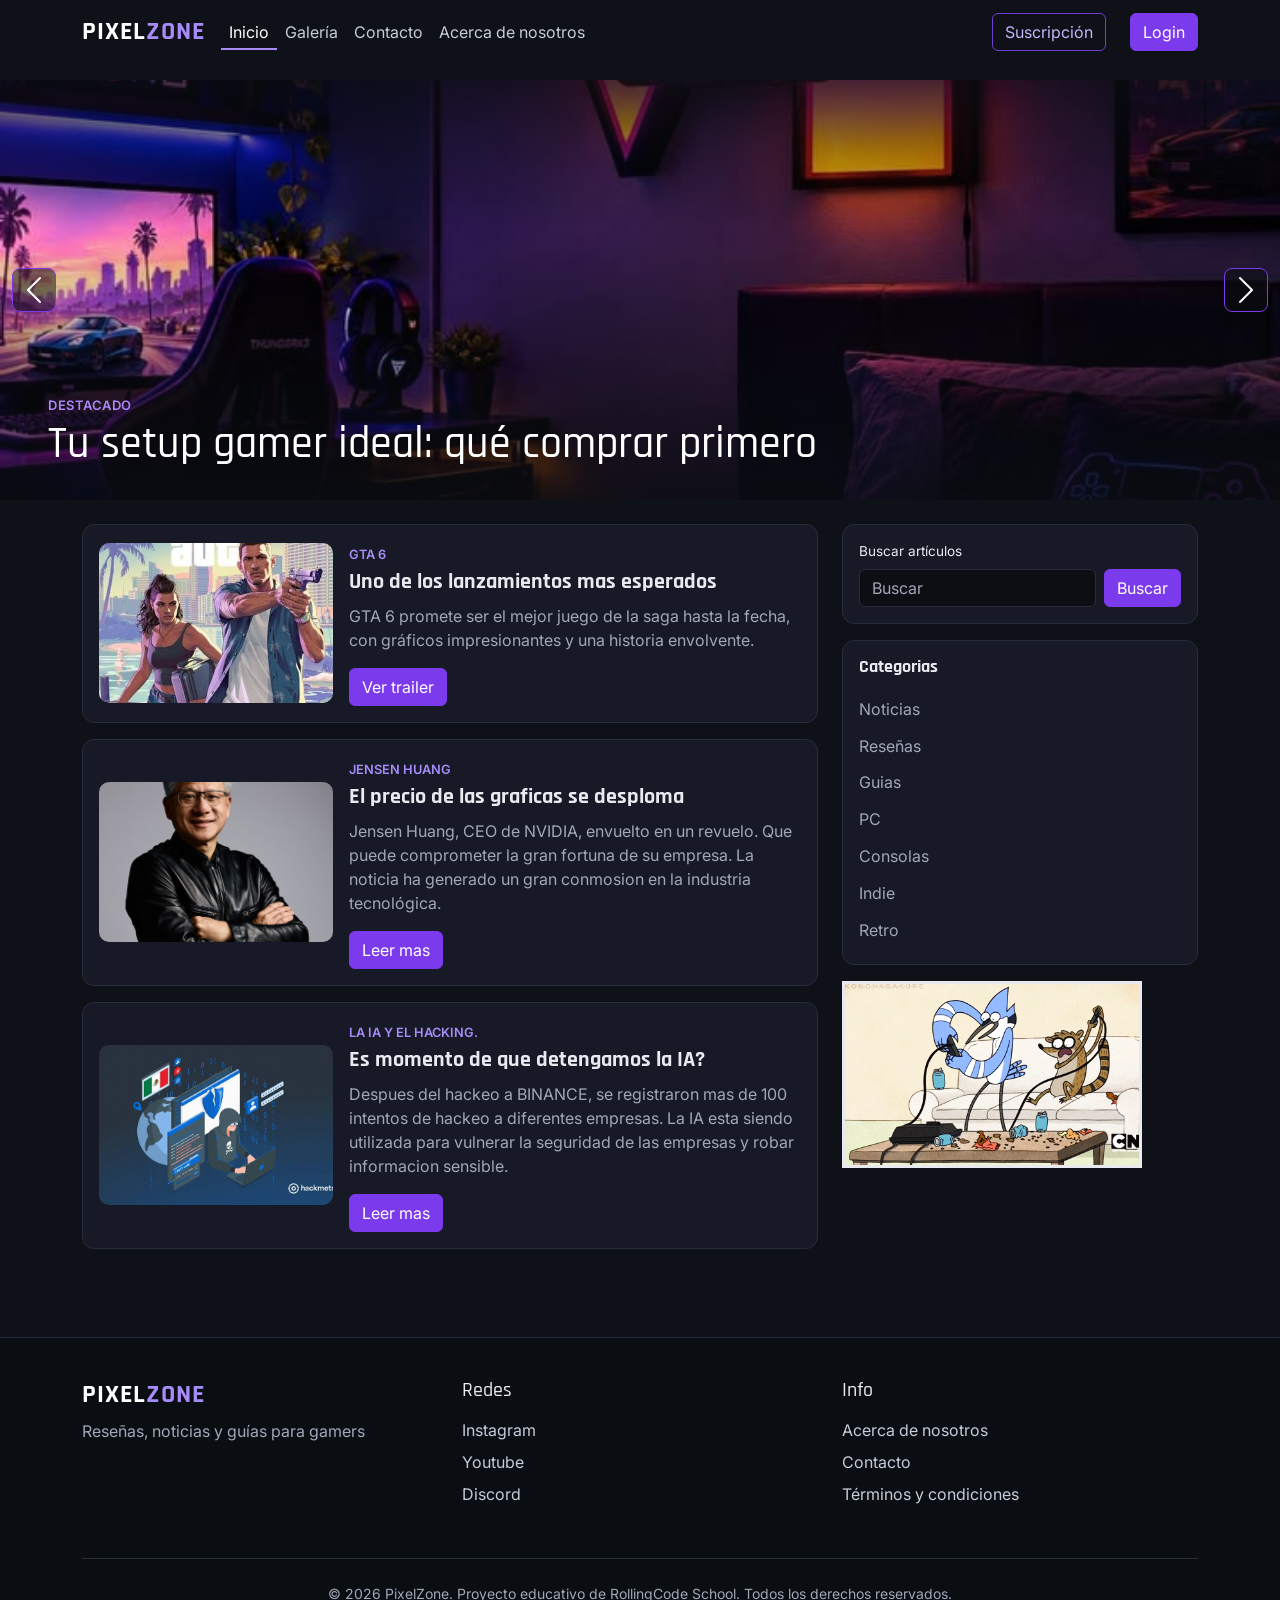
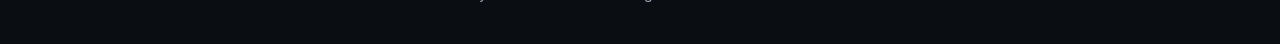
==== commit 9297b2ff: "Merge pull request #16 from LucasMartinez0/fix/categorias fixeamos el apartado categorias, agregando" ====
(no text change in the page or its own stylesheets)
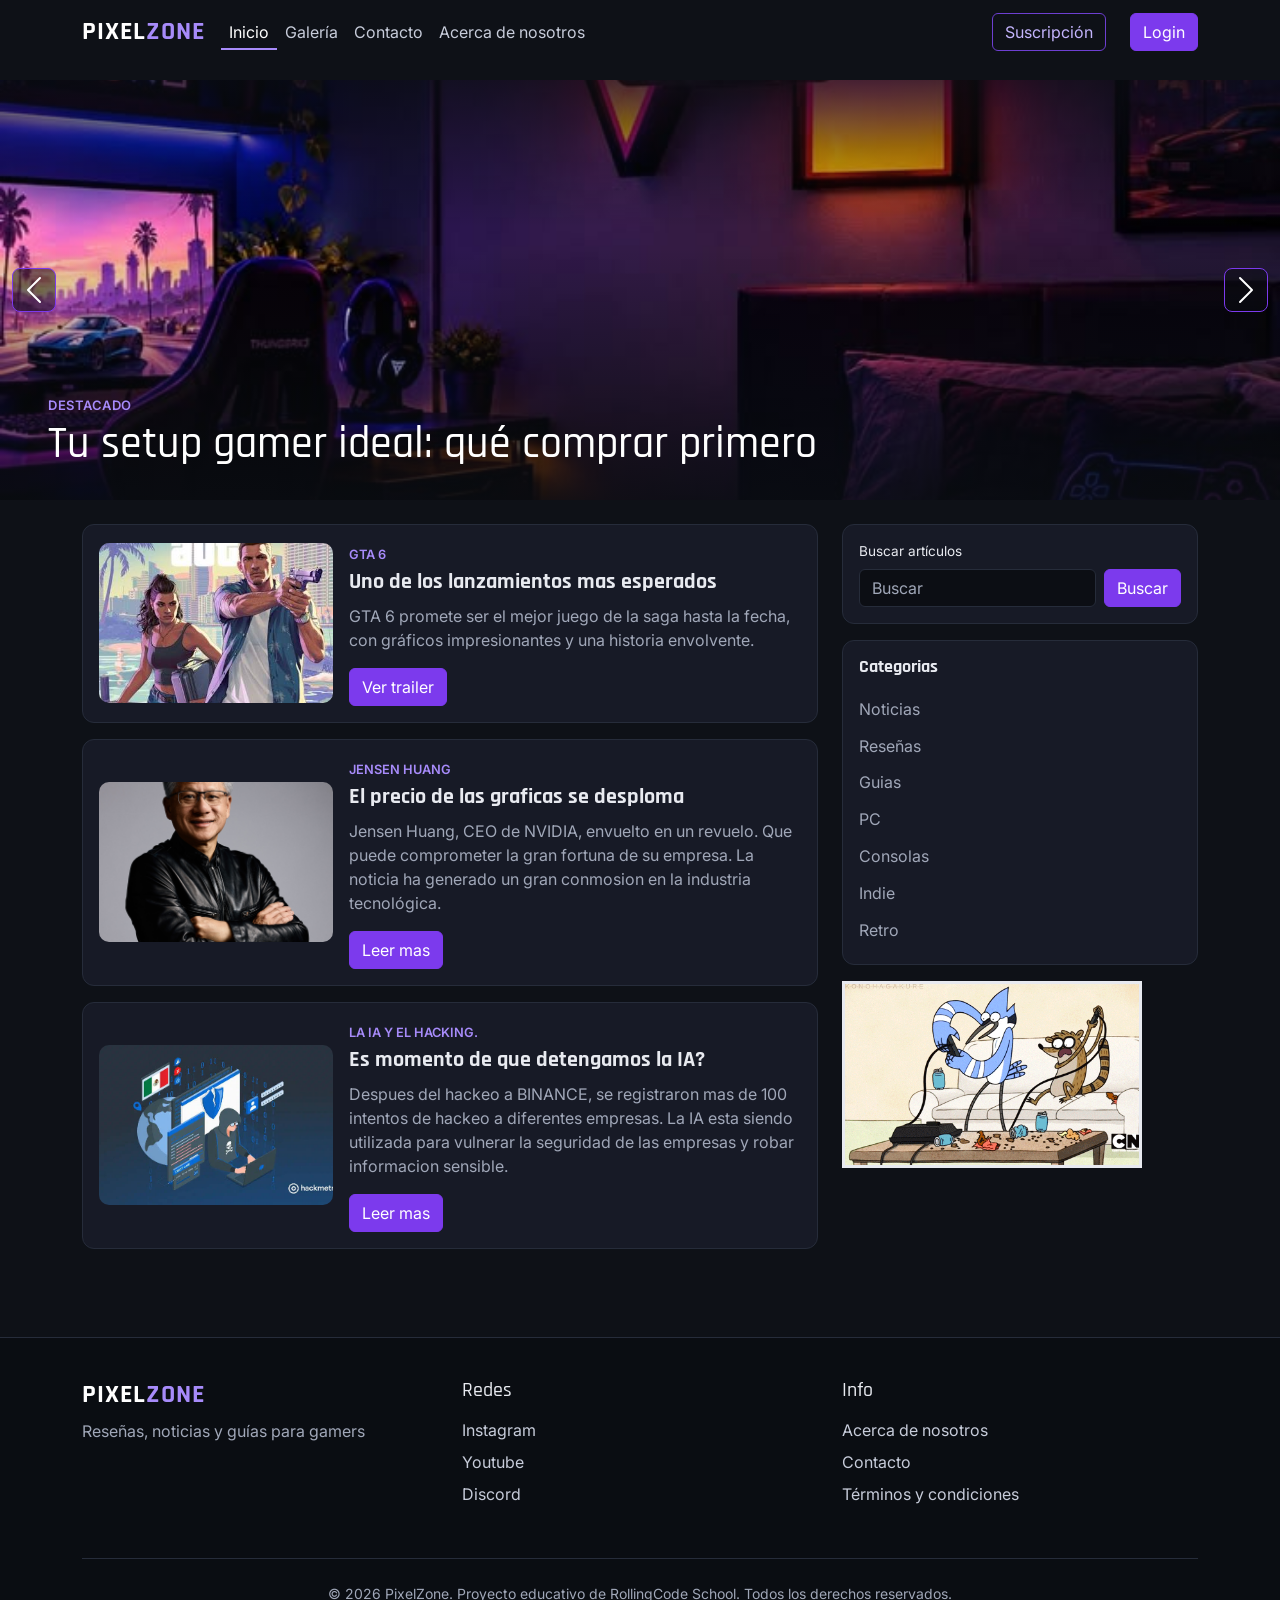
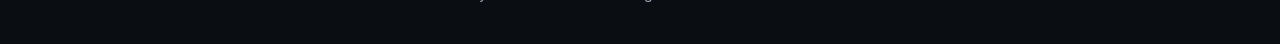
==== commit 2e2c9626: "Merge pull request #14 from LucasMartinez0/fix/carrouselcards Fix/carrouselcards" ====
--- a/index.html
+++ b/index.html
@@ -372,12 +372,12 @@
                     >Noticias</a
                   >
                 </li>
-                <li><a href="https://www.3djuegos.com/pc/analisis">Reseñas</a></li>
-                <li><a href="https://www.eliteguias.com/">Guias</a></li>
-                <li><a href="https://compragamer.com/">PC</a></li>
-                <li><a href="https://www.nintendo.com/es-ar/">Consolas</a></li>
-                <li><a href="https://www.humblebundle.com/">Indie</a></li>
-                <li><a href="https://retrostore.com.ar/">Retro</a></li>
+                <li><a href="#">Reseñas</a></li>
+                <li><a href="#">Guias</a></li>
+                <li><a href="#">PC</a></li>
+                <li><a href="#">Consolas</a></li>
+                <li><a href="#">Indie</a></li>
+                <li><a href="#">Retro</a></li>
               </ul>
             </nav>
             <div class="gif-img d-none d-lg-flex img-fluid">
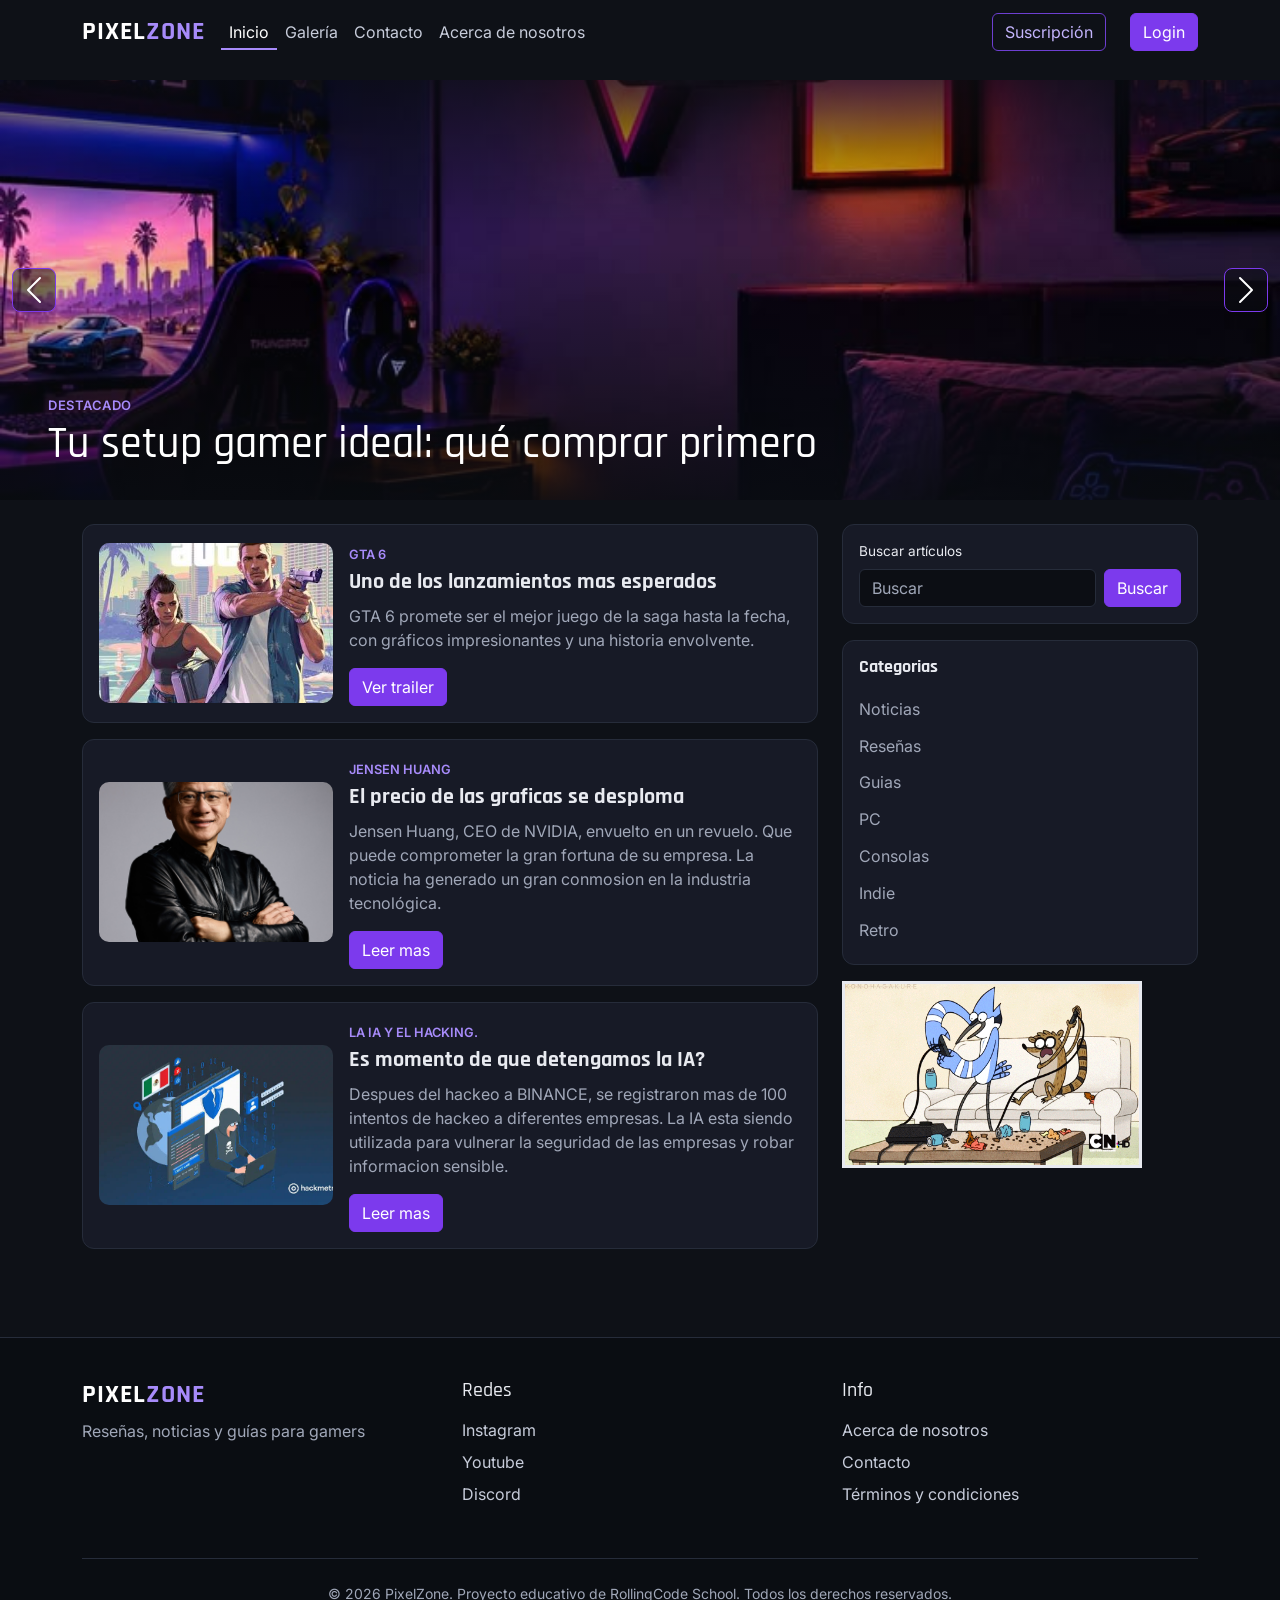
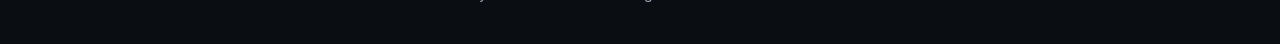
==== commit 1ce1ad61: "modificación del apartado publicidad" ====
--- a/index.html
+++ b/index.html
@@ -372,17 +372,17 @@
                     >Noticias</a
                   >
                 </li>
-                <li><a href="#">Reseñas</a></li>
-                <li><a href="#">Guias</a></li>
-                <li><a href="#">PC</a></li>
-                <li><a href="#">Consolas</a></li>
-                <li><a href="#">Indie</a></li>
-                <li><a href="#">Retro</a></li>
+                <li><a href="https://www.3djuegos.com/pc/analisis">Reseñas</a></li>
+                <li><a href="https://www.eliteguias.com/">Guias</a></li>
+                <li><a href="https://compragamer.com/">PC</a></li>
+                <li><a href="https://www.nintendo.com/es-ar/">Consolas</a></li>
+                <li><a href="https://www.humblebundle.com/">Indie</a></li>
+                <li><a href="https://retrostore.com.ar/">Retro</a></li>
               </ul>
             </nav>
-            <div class="gif-img d-none d-lg-flex img-fluid">
-              <img src="img/publi.gif" alt="Un show mas gaming">
-            </div>
+            <div class="gif-img d-flex">
+  <img src="img/publi.gif" alt="Un show mas gaming" class="img-fluid" />
+</div>
           </aside>
         </div>
       </div>
--- a/css/style.css
+++ b/css/style.css
@@ -560,51 +560,12 @@
 
 
 /* ---------- Equipo: pantalla de selección de jugador ---------- */
-.about-slot {
-  background: var(--about-surface);
-  border: 1px solid var(--border);
-  text-align: center;
-  outline: 2px solid transparent;
-  outline-offset: 10px;
-  transition: outline-color .15s ease, outline-offset .15s ease,
-              border-color .15s ease;
-}
+
 
 .about-slot:hover {
   border-color: var(--accent);
   outline-color: var(--accent);
   outline-offset: 4px;
-}
-
-.about-slot-tag {
-  position: absolute;
-  top: .5rem;
-  left: .5rem;
-  padding: .3rem .5rem;
-  background: var(--primary);
-  color: #fff;
-  font: 700 .8rem / 1 var(--font-title);
-  letter-spacing: .05em;
-}
-
-.about-avatar {
-  position: relative;
-  display: grid;
-  place-items: center;          
-  aspect-ratio: 4 / 5;          
-  overflow: hidden;
-  background: var(--about-gradient);
-  color: var(--accent);
-  font: 700 2.5rem / 1 var(--font-title);
-  }
-
-.about-avatar img {
-  position: absolute;
-  inset: 0;
-  width: 100%;
-  height: 100%;
-  object-fit: cover;
-  object-position: center 20%;
 }
 
 .about-slot-name {
@@ -872,6 +833,7 @@
 
 .about-slot-name {
   margin: 0;
+  padding: .9rem .5rem;
   font: 600 1.15rem / 1.2 var(--font-title);
   color: var(--text);
 }
@@ -1022,4 +984,31 @@
   .gal-card:hover .gal-poster {
     transform: none;
   }
+}
+
+/* ----- FIX: fotos del equipo (Acerca de nosotros) ----- */
+.about-slot {
+  position: relative;
+  padding: 0;
+  overflow: hidden;
+}
+.about-slot-tag {
+  z-index: 1;                 /* para que la etiqueta quede arriba de la foto */
+}
+.about-avatar {
+  position: relative;
+  width: 100%;
+  height: auto;
+  margin: 0;
+  aspect-ratio: 4 / 5;
+  clip-path: none;            /* saca el recorte en escalones */
+  overflow: hidden;
+}
+.about-avatar img {
+  position: absolute;
+  inset: 0;
+  width: 100%;
+  height: 100%;
+  object-fit: cover;
+  object-position: center 20%;  /* encuadra la cara; subí o bajá el 20% si hace falta */
 }
